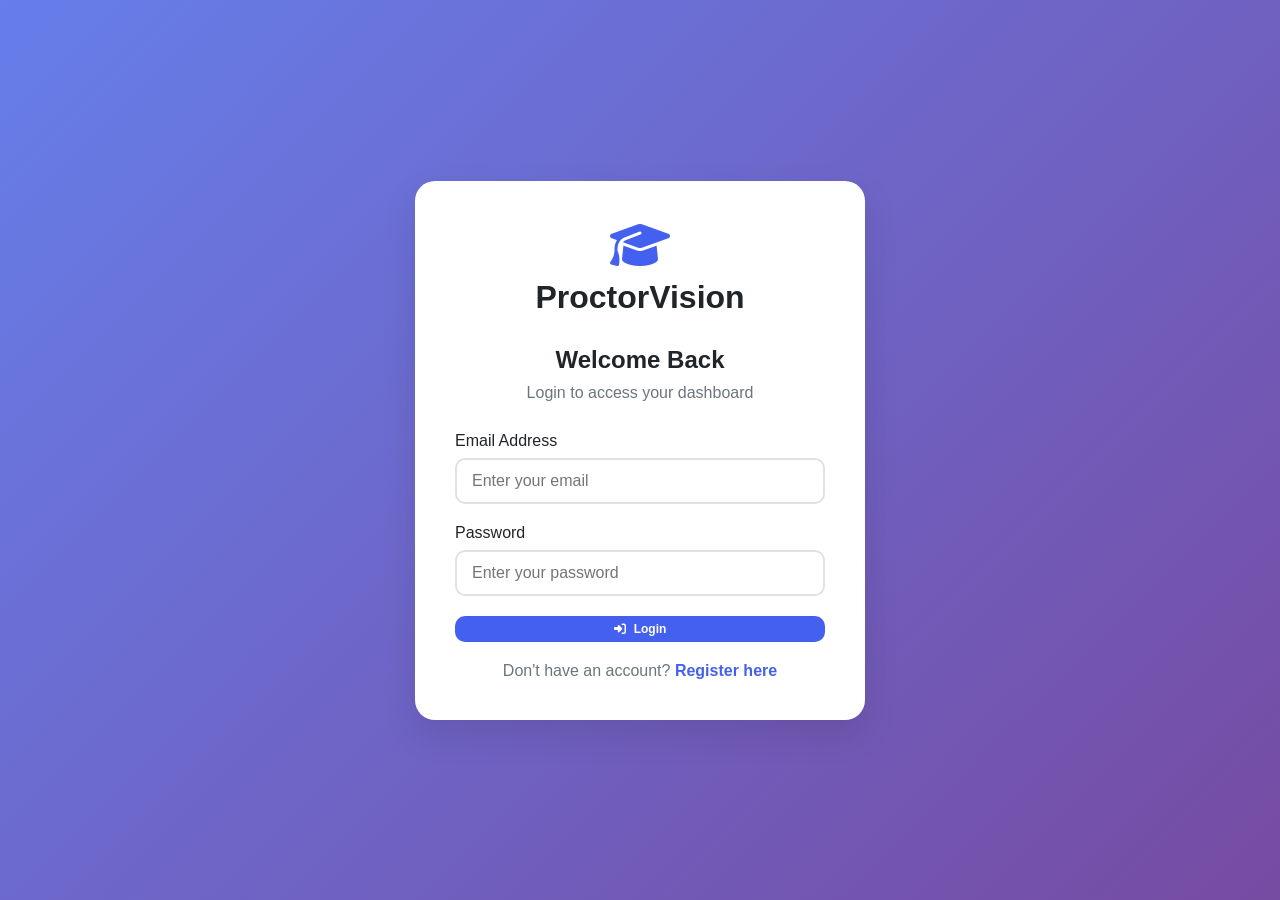
==== ProctorVision-main/backend/frontend/index.html @ 04e26b99 "push" ====
<!DOCTYPE html>
<html lang="en">
<head>
  <meta charset="UTF-8" />
  <meta name="viewport" content="width=device-width, initial-scale=1.0" />
  <title>Login - Exam System</title>

  <link rel="stylesheet" href="css/style.css" />
  <link
    rel="stylesheet"
    href="https://cdnjs.cloudflare.com/ajax/libs/font-awesome/6.4.0/css/all.min.css"
  />
</head>
<body>
  <div class="container">
    <div class="auth-box">
      <div class="logo">
        <i class="fas fa-graduation-cap"></i>
        <h1>ProctorVision</h1>
      </div>

      <h2>Welcome Back</h2>
      <p class="subtitle">Login to access your dashboard</p>

      <form id="loginForm">
        <div class="input-group">
          <label for="email">Email Address</label>
          <input
            type="email"
            id="email"
            placeholder="Enter your email"
            required
          />
        </div>

        <div class="input-group">
          <label for="password">Password</label>
          <input
            type="password"
            id="password"
            placeholder="Enter your password"
            required
          />
        </div>

        <button type="submit" class="btn btn-primary">
          <i class="fas fa-sign-in-alt"></i> Login
        </button>

        <p class="text-center">
          Don't have an account?
          <a href="register.html">Register here</a>
        </p>
      </form>

      <div id="message" class="message"></div>
    </div>
  </div>

  <!-- ✅ ORDER MATTERS -->
  <script src="js/config.js"></script>
  <script src="js/auth.js"></script>
</body>
</html>
---- ProctorVision-main/backend/frontend/css/style.css ----
/* Reset and Base Styles */
* {
    margin: 0;
    padding: 0;
    box-sizing: border-box;
    font-family: 'Segoe UI', Tahoma, Geneva, Verdana, sans-serif;
}

:root {
    --primary: #4361ee;
    --primary-dark: #3a56d4;
    --secondary: #7209b7;
    --success: #4cc9f0;
    --danger: #f72585;
    --warning: #f8961e;
    --dark: #212529;
    --light: #f8f9fa;
    --gray: #6c757d;
    --border: #dee2e6;
}

body {
    background: linear-gradient(135deg, #667eea 0%, #764ba2 100%);
    min-height: 100vh;
    display: flex;
    align-items: center;
    justify-content: center;
    padding: 20px;
}

.container {
    width: 100%;
    max-width: 1200px;
    margin: 0 auto;
}

/* Authentication Pages */
.auth-box {
    background: white;
    padding: 40px;
    border-radius: 20px;
    box-shadow: 0 15px 35px rgba(0, 0, 0, 0.1);
    width: 100%;
    max-width: 450px;
    margin: 0 auto;
}

.logo {
    text-align: center;
    margin-bottom: 30px;
}

.logo i {
    font-size: 48px;
    color: var(--primary);
    margin-bottom: 10px;
}

.logo h1 {
    color: var(--dark);
    font-weight: 700;
}

.auth-box h2 {
    text-align: center;
    color: var(--dark);
    margin-bottom: 10px;
}

.subtitle {
    text-align: center;
    color: var(--gray);
    margin-bottom: 30px;
}

.input-group {
    margin-bottom: 20px;
}

.input-group label {
    display: block;
    margin-bottom: 8px;
    color: var(--dark);
    font-weight: 500;
}

.input-group input,
.input-group select,
.input-group textarea {
    width: 100%;
    padding: 12px 15px;
    border: 2px solid var(--border);
    border-radius: 10px;
    font-size: 16px;
    transition: all 0.3s ease;
}

.input-group input:focus,
.input-group select:focus,
.input-group textarea:focus {
    outline: none;
    border-color: var(--primary);
    box-shadow: 0 0 0 3px rgba(67, 97, 238, 0.1);
}

.btn {
    display: inline-flex;
    align-items: center;
    justify-content: center;
    gap: 8px;
    padding: 12px 24px;
    border: none;
    border-radius: 10px;
    font-size: 16px;
    font-weight: 600;
    cursor: pointer;
    transition: all 0.3s ease;
    width: 100%;
}

.btn-primary {
    background: var(--primary);
    color: white;
}

.btn-primary:hover {
    background: var(--primary-dark);
    transform: translateY(-2px);
}

.btn-secondary {
    background: var(--secondary);
    color: white;
}

.btn-success {
    background: var(--success);
    color: white;
}

.btn-danger {
    background: var(--danger);
    color: white;
}

.btn-warning {
    background: var(--warning);
    color: white;
}

.text-center {
    text-align: center;
    margin-top: 20px;
    color: var(--gray);
}

.text-center a {
    color: var(--primary);
    text-decoration: none;
    font-weight: 600;
}

.text-center a:hover {
    text-decoration: underline;
}

.message {
    margin-top: 20px;
    padding: 12px;
    border-radius: 10px;
    text-align: center;
    display: none;
}

.message.success {
    background: #d4edda;
    color: #155724;
    border: 1px solid #c3e6cb;
    display: block;
}

.message.error {
    background: #f8d7da;
    color: #721c24;
    border: 1px solid #f5c6cb;
    display: block;
}

/* Dashboard Common Styles */
.dashboard {
    display: flex;
    min-height: 100vh;
    background: #f5f7fb;
}

.sidebar {
    width: 250px;
    background: white;
    box-shadow: 0 0 20px rgba(0, 0, 0, 0.1);
    padding: 20px 0;
}

.sidebar-header {
    padding: 0 20px 20px;
    border-bottom: 1px solid var(--border);
}

.sidebar-header h2 {
    color: var(--primary);
}

.sidebar-menu {
    padding: 20px 0;
}

.menu-item {
    display: flex;
    align-items: center;
    gap: 10px;
    padding: 12px 20px;
    color: var(--dark);
    text-decoration: none;
    transition: all 0.3s ease;
}

.menu-item:hover,
.menu-item.active {
    background: rgba(67, 97, 238, 0.1);
    color: var(--primary);
    border-right: 3px solid var(--primary);
}

.main-content {
    flex: 1;
    padding: 30px;
}

.header {
    display: flex;
    justify-content: space-between;
    align-items: center;
    margin-bottom: 30px;
    padding-bottom: 20px;
    border-bottom: 1px solid var(--border);
}

.user-info {
    display: flex;
    align-items: center;
    gap: 10px;
}

.user-avatar {
    width: 40px;
    height: 40px;
    background: var(--primary);
    color: white;
    border-radius: 50%;
    display: flex;
    align-items: center;
    justify-content: center;
    font-weight: 600;
}

.stats-cards {
    display: grid;
    grid-template-columns: repeat(auto-fit, minmax(250px, 1fr));
    gap: 20px;
    margin-bottom: 30px;
}

.card {
    background: white;
    padding: 25px;
    border-radius: 15px;
    box-shadow: 0 5px 15px rgba(0, 0, 0, 0.05);
    transition: transform 0.3s ease;
}

.card:hover {
    transform: translateY(-5px);
}

.card h3 {
    color: var(--gray);
    font-size: 14px;
    margin-bottom: 10px;
    text-transform: uppercase;
    letter-spacing: 1px;
}

.card .number {
    font-size: 36px;
    font-weight: 700;
    color: var(--dark);
}

.card .card-icon {
    font-size: 40px;
    color: var(--primary);
    margin-bottom: 15px;
}

/* Exam Creation */
.exam-form {
    background: white;
    padding: 30px;
    border-radius: 15px;
    box-shadow: 0 5px 15px rgba(0, 0, 0, 0.05);
}

.question-item {
    background: #f8f9fa;
    padding: 20px;
    border-radius: 10px;
    margin-bottom: 20px;
    border-left: 4px solid var(--primary);
}

.option-item {
    display: flex;
    align-items: center;
    gap: 10px;
    margin-bottom: 10px;
}
/* Admin specific styles */
.status.inactive {
    background: #e2e3e5;
    color: #383d41;
}

/* System health status */
#systemHealth.good {
    color: #28a745;
}

#systemHealth.warning {
    color: #ffc107;
}

#systemHealth.error {
    color: #dc3545;
}

/* Report styles */
#reportContent table {
    width: 100%;
    margin: 15px 0;
}

#reportContent th {
    background: #4361ee;
    color: white;
    padding: 10px;
}

#reportContent td {
    padding: 8px 10px;
    border-bottom: 1px solid #dee2e6;
}

/* Settings checkboxes */
.input-group label[for^="enable"] {
    display: flex;
    align-items: center;
    gap: 10px;
    cursor: pointer;
}

.input-group input[type="checkbox"] {
    width: auto;
    margin: 0;
}

/* Database management buttons */
.btn-danger {
    background: #dc3545;
}

.btn-danger:hover {
    background: #c82333;
}

/* Modal improvements for admin */
.modal-content {
    max-width: 800px;
    width: 90%;
}

/* Quick actions grid */
.quick-actions {
    display: grid;
    grid-template-columns: repeat(auto-fit, minmax(200px, 1fr));
    gap: 15px;
    margin: 20px 0;
}

.quick-actions .btn {
    display: flex;
    flex-direction: column;
    align-items: center;
    justify-content: center;
    padding: 20px;
    height: 100%;
}
/* Add these to the existing CSS file */

/* Cheating warning animation */
@keyframes warningFlash {
    0%, 100% { background-color: #fff3cd; }
    50% { background-color: #ffeaa7; }
}

.warning-flash {
    animation: warningFlash 1s ease-in-out 3;
}

/* Camera preview glow when active */
.camera-preview.active {
    box-shadow: 0 0 20px rgba(67, 97, 238, 0.5);
}

/* Exam page specific responsive adjustments */
@media (max-width: 768px) {
    .exam-controls {
        flex-direction: column;
        gap: 10px;
    }
    
    .exam-controls > div {
        width: 100%;
        display: flex;
        gap: 10px;
    }
    
    .exam-controls .btn {
        flex: 1;
    }
    
    .question-text {
        font-size: 16px;
    }
    
    .option {
        padding: 12px;
    }
}

/* Fullscreen exam mode */
body.fullscreen-exam {
    overflow: hidden;
}

body.fullscreen-exam .exam-wrapper {
    height: 100vh;
}

/* Loading spinner */
.fa-spinner {
    color: #4361ee;
}

/* Answer status indicators */
.answer-status {
    display: inline-block;
    width: 10px;
    height: 10px;
    border-radius: 50%;
    margin-right: 5px;
}

.answer-status.not-answered {
    background: #dc3545;
}

.answer-status.answered {
    background: #28a745;
}

.answer-status.marked {
    background: #ffc107;
}

/* Progress bar */
.progress-bar {
    height: 5px;
    background: #e9ecef;
    border-radius: 3px;
    overflow: hidden;
    margin: 10px 0;
}

.progress-fill {
    height: 100%;
    background: #4361ee;
    transition: width 0.3s ease;
}

/* Instructions panel */
.instructions-panel {
    background: #f8f9fa;
    border-left: 4px solid #4361ee;
    padding: 15px;
    border-radius: 5px;
    margin-bottom: 20px;
}

.instructions-panel h4 {
    margin-top: 0;
    color: #4361ee;
}
.quick-actions .btn i {
    font-size: 24px;
    margin-bottom: 10px;
}
/* Exam Page */
.exam-container {
    max-width: 800px;
    margin: 0 auto;
    background: white;
    border-radius: 15px;
    box-shadow: 0 10px 30px rgba(0, 0, 0, 0.1);
    overflow: hidden;
}

.exam-header {
    background: var(--primary);
    color: white;
    padding: 20px;
    display: flex;
    justify-content: space-between;
    align-items: center;
}

.timer {
    background: rgba(255, 255, 255, 0.2);
    padding: 8px 16px;
    border-radius: 20px;
    font-weight: 600;
}

.exam-body {
    padding: 30px;
}

.question {
    margin-bottom: 30px;
}
/* Checkbox styles for exam tables */
.exam-checkbox, .admin-exam-checkbox {
    width: 18px;
    height: 18px;
    cursor: pointer;
}

.table-container th:first-child,
.table-container td:first-child {
    width: 40px;
    text-align: center;
}

/* Delete button animation */
@keyframes shake {
    0%, 100% { transform: translateX(0); }
    10%, 30%, 50%, 70%, 90% { transform: translateX(-5px); }
    20%, 40%, 60%, 80% { transform: translateX(5px); }
}

.btn-danger:hover {
    animation: shake 0.5s ease-in-out;
}

/* Selected row highlight */
tr.selected {
    background: rgba(220, 53, 69, 0.1) !important;
}

.exam-checkbox:checked + td,
.admin-exam-checkbox:checked + td {
    background: rgba(220, 53, 69, 0.05);
}

/* Delete confirmation modal styles */
#deleteExamContent,
#adminDeleteExamContent {
    padding: 10px 0;
}

#multipleDeleteInfo,
#adminMultipleDeleteInfo {
    border-left: 4px solid #dc3545;
}

#multipleDeleteInfo p,
#adminMultipleDeleteInfo p {
    margin: 0;
    display: flex;
    align-items: center;
    gap: 10px;
}

#multipleDeleteInfo i,
#adminMultipleDeleteInfo i {
    color: #dc3545;
    font-size: 18px;
}
.question h3 {
    margin-bottom: 15px;
    color: var(--dark);
}

.options {
    display: flex;
    flex-direction: column;
    gap: 10px;
}

.option {
    padding: 12px;
    border: 2px solid var(--border);
    border-radius: 8px;
    cursor: pointer;
    transition: all 0.3s ease;
}

.option:hover {
    border-color: var(--primary);
    background: rgba(67, 97, 238, 0.05);
}

.option.selected {
    border-color: var(--primary);
    background: rgba(67, 97, 238, 0.1);
}

/* Table Styles */
.table-container {
    background: white;
    border-radius: 15px;
    overflow: hidden;
    box-shadow: 0 5px 15px rgba(0, 0, 0, 0.05);
}

table {
    width: 100%;
    border-collapse: collapse;
}

thead {
    background: var(--primary);
    color: white;
}

th, td {
    padding: 15px;
    text-align: left;
    border-bottom: 1px solid var(--border);
}

tbody tr:hover {
    background: rgba(67, 97, 238, 0.05);
}

.status {
    padding: 6px 12px;
    border-radius: 20px;
    font-size: 14px;
    font-weight: 600;
}

.status.completed {
    background: #d4edda;
    color: #155724;
}

.status.cheating {
    background: #f8d7da;
    color: #721c24;
}

/* Modal */
.modal {
    display: none;
    position: fixed;
    top: 0;
    left: 0;
    width: 100%;
    height: 100%;
    background: rgba(0, 0, 0, 0.5);
    align-items: center;
    justify-content: center;
    z-index: 1000;
}

.modal-content {
    background: white;
    padding: 30px;
    border-radius: 15px;
    max-width: 500px;
    width: 90%;
    max-height: 80vh;
    overflow-y: auto;
}

.modal-header {
    display: flex;
    justify-content: space-between;
    align-items: center;
    margin-bottom: 20px;
}

.close-modal {
    background: none;
    border: none;
    font-size: 24px;
    cursor: pointer;
    color: var(--gray);
}

/* Camera Preview */
.camera-preview {
    width: 100%;
    max-width: 400px;
    margin: 20px auto;
    border-radius: 10px;
    overflow: hidden;
}

#videoElement {
    width: 100%;
    height: auto;
    background: var(--dark);
}
.status.pending {
    background: #fff3cd;
    color: #856404;
}
/* Enhanced table styles */
table {
    width: 100%;
    border-collapse: collapse;
    font-size: 14px;
}
.question-item {
  border: 1px solid #ddd;
  padding: 15px;
  margin: 15px 0;
  border-radius: 8px;
  background: #f9f9f9;
}

.question-header {
  display: flex;
  gap: 10px;
  margin-bottom: 15px;
  align-items: center;
}

.question-header input[type="text"] {
  flex: 1;
}

.question-header input[type="number"] {
  width: 80px;
}

.options-container {
  margin: 10px 0;
}

.option-row {
  display: flex;
  align-items: center;
  gap: 10px;
  margin: 8px 0;
  padding: 8px;
  background: white;
  border-radius: 4px;
  border: 1px solid #eee;
}

.option-row input[type="radio"] {
  margin: 0;
}

.option-row input[type="text"] {
  flex: 1;
  padding: 8px;
}

.correct-hint {
  color: #666;
  font-style: italic;
  margin-top: 10px;
  display: block;
}

button {
  padding: 8px 16px;
  background: #007bff;
  color: white;
  border: none;
  border-radius: 4px;
  cursor: pointer;
}
/* Modal Styles */
.modal {
  display: none;
  position: fixed;
  z-index: 1000;
  left: 0;
  top: 0;
  width: 100%;
  height: 100%;
  background-color: rgba(0, 0, 0, 0.5);
  animation: fadeIn 0.3s ease;
}

.modal-content {
  background-color: white;
  margin: 10% auto;
  padding: 0;
  border-radius: 8px;
  width: 90%;
  max-width: 500px;
  box-shadow: 0 4px 20px rgba(0, 0, 0, 0.15);
  animation: slideIn 0.3s ease;
}

.modal-header {
  display: flex;
  justify-content: space-between;
  align-items: center;
  padding: 20px 25px;
  border-bottom: 1px solid #eee;
}

.modal-header h3 {
  margin: 0;
  color: #333;
}

.close-modal {
  background: none;
  border: none;
  font-size: 24px;
  cursor: pointer;
  color: #666;
  padding: 0;
  width: 30px;
  height: 30px;
  display: flex;
  align-items: center;
  justify-content: center;
  border-radius: 50%;
}

.close-modal:hover {
  background-color: #f5f5f5;
  color: #333;
}

.modal-content > .input-group {
  padding: 20px 25px;
}

.modal-content > p {
  padding: 0 25px;
  margin: 0 0 15px 0;
  color: #555;
}

@keyframes fadeIn {
  from { opacity: 0; }
  to { opacity: 1; }
}

@keyframes slideIn {
  from { transform: translateY(-20px); opacity: 0; }
  to { transform: translateY(0); opacity: 1; }
}

/* Generated Link Input */
#generatedLink {
  width: 100%;
  padding: 10px;
  border: 1px solid #ddd;
  border-radius: 4px;
  font-family: monospace;
  background-color: #f9f9f9;
  margin-bottom: 10px;
}

/* Button styles for modal */
.modal-content .btn {
  margin-right: 10px;
}

.modal-content .btn:last-child {
  margin-right: 0;
}

/* MCQ Question Styling */
.question-item {
  border: 1px solid #ddd;
  padding: 15px;
  margin: 15px 0;
  border-radius: 8px;
  background: #f9f9f9;
}

.question-header {
  display: flex;
  gap: 10px;
  margin-bottom: 15px;
  align-items: center;
}

.question-header input[type="text"] {
  flex: 1;
  padding: 8px;
  border: 1px solid #ddd;
  border-radius: 4px;
}

.question-header input[type="number"] {
  width: 80px;
  padding: 8px;
  border: 1px solid #ddd;
  border-radius: 4px;
}

.question-header button {
  padding: 8px 15px;
  background: #dc3545;
  color: white;
  border: none;
  border-radius: 4px;
  cursor: pointer;
}

.question-header button:hover {
  background: #c82333;
}

.options-container {
  margin: 10px 0;
}

.option-row {
  display: flex;
  align-items: center;
  gap: 10px;
  margin: 8px 0;
  padding: 8px;
  background: white;
  border-radius: 4px;
  border: 1px solid #eee;
}

.option-row input[type="radio"] {
  margin: 0;
  width: 18px;
  height: 18px;
}

.option-row input[type="text"] {
  flex: 1;
  padding: 8px;
  border: 1px solid #ddd;
  border-radius: 4px;
}

.correct-hint {
  color: #666;
  font-style: italic;
  margin-top: 10px;
  display: block;
}
button:hover {
  background: #0056b3;
}
th {
    background: var(--primary);
    color: white;
    font-weight: 600;
    padding: 12px 15px;
    text-align: left;
}

td {
    padding: 10px 15px;
    border-bottom: 1px solid var(--border);
    vertical-align: middle;
}

tbody tr:hover {
    background: rgba(67, 97, 238, 0.05);
}

/* Status badges */
.status {
    padding: 4px 10px;
    border-radius: 20px;
    font-size: 12px;
    font-weight: 600;
    display: inline-block;
}
/* dashboard page switching */
.page-section {
  display: none;
}

.page-section.active {
  display: block;
}

.status.completed {
    background: #d4edda;
    color: #155724;
}

.status.cheating {
    background: #f8d7da;
    color: #721c24;
}

.status.pending {
    background: #fff3cd;
    color: #856404;
}

.status.inactive {
    background: #e2e3e5;
    color: #383d41;
}

/* Action buttons */
.btn {
    padding: 6px 12px;
    font-size: 12px;
    min-width: auto;
}

.btn i {
    font-size: 12px;
}

/* Modal improvements */
.modal-content {
    max-height: 90vh;
    overflow-y: auto;
}
/* Responsive Design */
@media (max-width: 768px) {
    .dashboard {
        flex-direction: column;
    }
    
    .sidebar {
        width: 100%;
        position: fixed;
        bottom: 0;
        z-index: 100;
        display: flex;
        overflow-x: auto;
    }
    
    .sidebar-menu {
        display: flex;
        width: 100%;
        padding: 10px;
    }
    
    .menu-item {
        flex-direction: column;
        padding: 10px;
        font-size: 12px;
    }
    
    .main-content {
        padding: 20px;
        margin-bottom: 70px;
    }
    
    .auth-box {
        padding: 30px 20px;
    }
}
/* Admin Password Field Styling */
.password-hint {
    display: block;
    margin-top: 5px;
    color: #666;
    font-size: 12px;
    font-style: italic;
}

#adminPasswordGroup {
    transition: all 0.3s ease;
}

/* Responsive adjustments */
@media (max-width: 768px) {
    .auth-box {
        padding: 20px;
    }
    
    .input-group input,
    .input-group select {
        padding: 10px;
    }
}
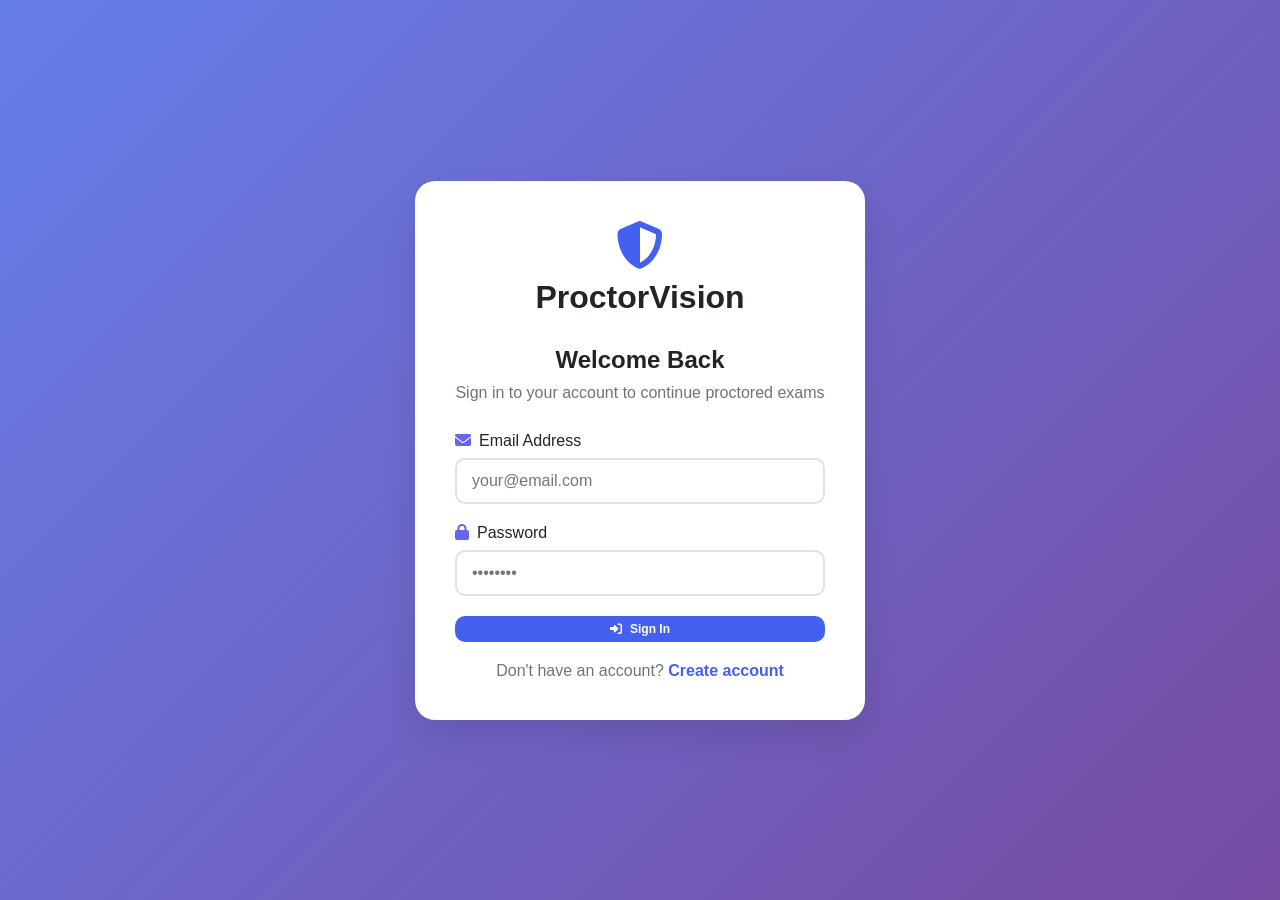
==== commit d20329e7: "syo" ====
--- a/ProctorVision-main/backend/frontend/index.html
+++ b/ProctorVision-main/backend/frontend/index.html
@@ -3,7 +3,8 @@
 <head>
   <meta charset="UTF-8" />
   <meta name="viewport" content="width=device-width, initial-scale=1.0" />
-  <title>Login - Exam System</title>
+  <meta name="theme-color" content="#6366f1" />
+  <title>ProctorVision - Login</title>
 
   <link rel="stylesheet" href="css/style.css" />
   <link
@@ -15,41 +16,41 @@
   <div class="container">
     <div class="auth-box">
       <div class="logo">
-        <i class="fas fa-graduation-cap"></i>
+        <i class="fas fa-shield-alt"></i>
         <h1>ProctorVision</h1>
       </div>
 
       <h2>Welcome Back</h2>
-      <p class="subtitle">Login to access your dashboard</p>
+      <p class="subtitle">Sign in to your account to continue proctored exams</p>
 
       <form id="loginForm">
         <div class="input-group">
-          <label for="email">Email Address</label>
+          <label for="email"><i class="fas fa-envelope" style="margin-right: 8px; color: #6366f1;"></i>Email Address</label>
           <input
             type="email"
             id="email"
-            placeholder="Enter your email"
+            placeholder="your@email.com"
             required
           />
         </div>
 
         <div class="input-group">
-          <label for="password">Password</label>
+          <label for="password"><i class="fas fa-lock" style="margin-right: 8px; color: #6366f1;"></i>Password</label>
           <input
             type="password"
             id="password"
-            placeholder="Enter your password"
+            placeholder="••••••••"
             required
           />
         </div>
 
         <button type="submit" class="btn btn-primary">
-          <i class="fas fa-sign-in-alt"></i> Login
+          <i class="fas fa-sign-in-alt"></i> Sign In
         </button>
 
         <p class="text-center">
           Don't have an account?
-          <a href="register.html">Register here</a>
+          <a href="register.html">Create account</a>
         </p>
       </form>
 
